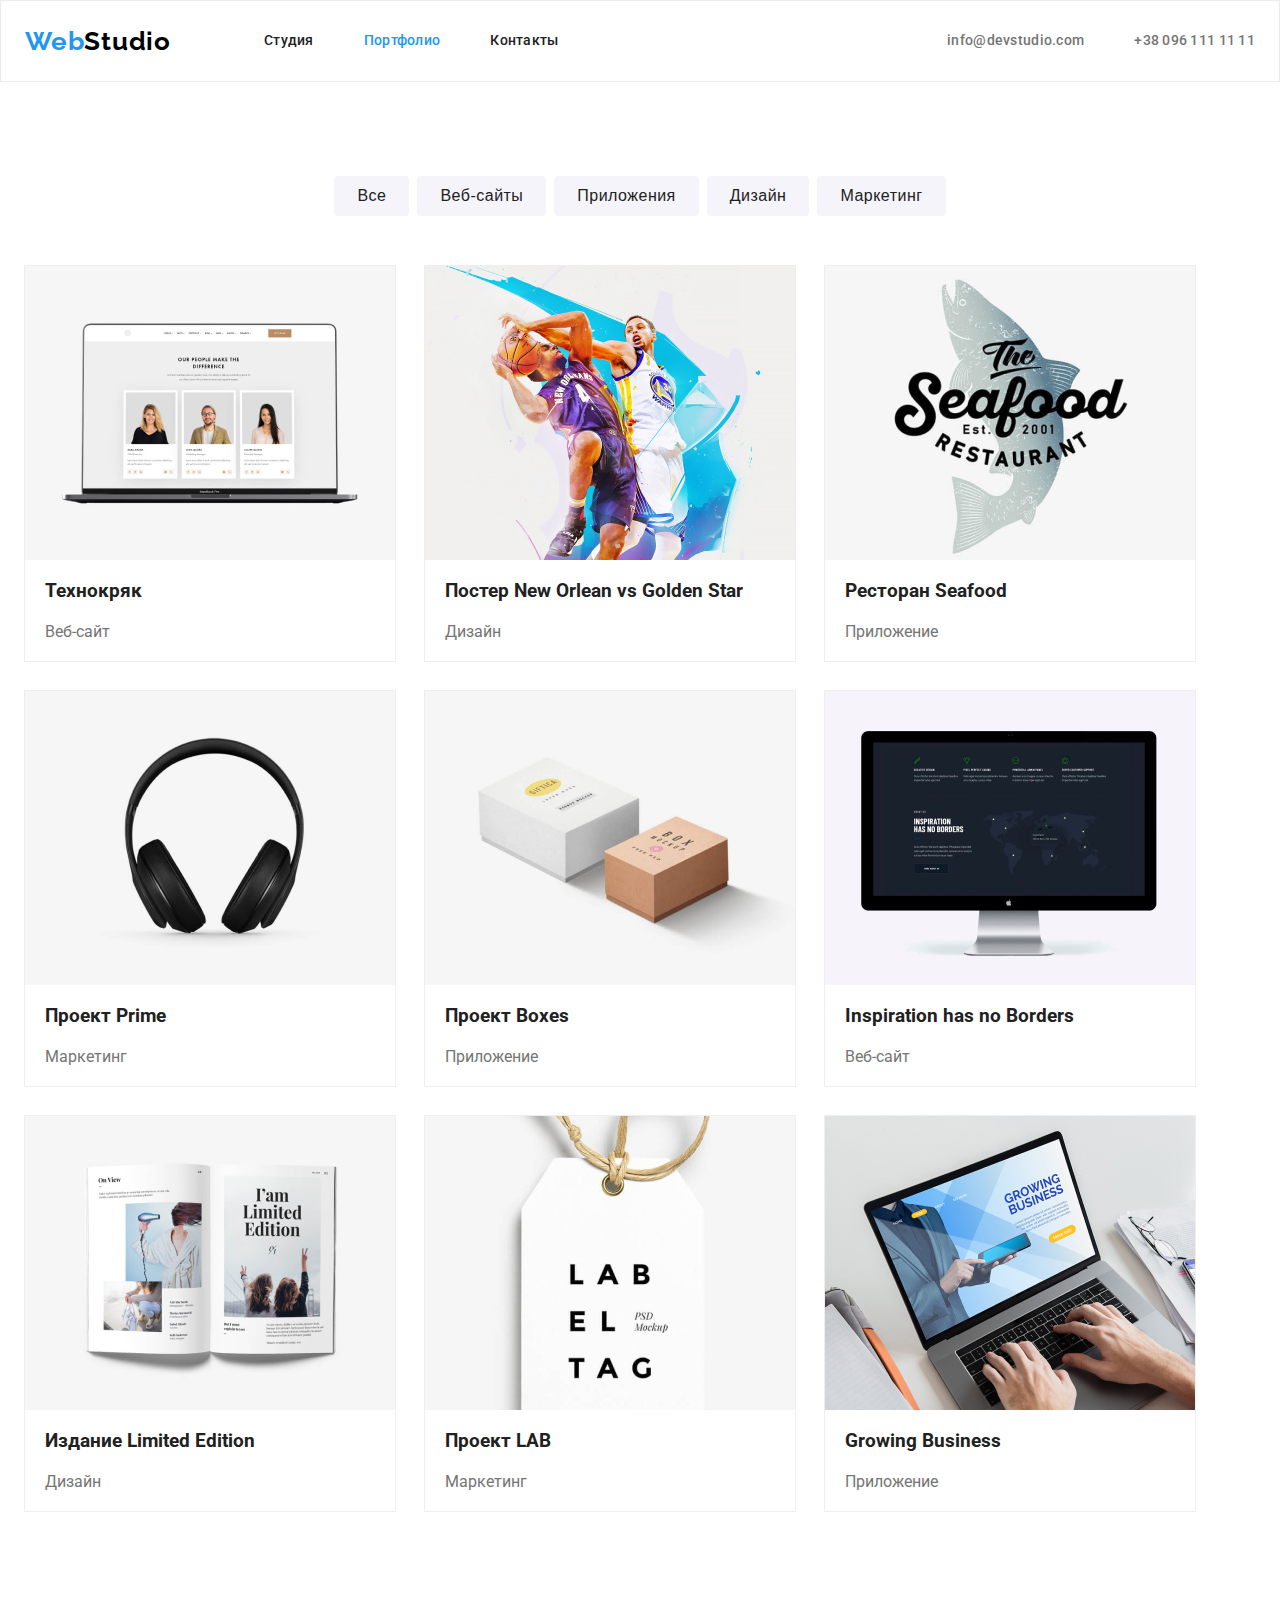
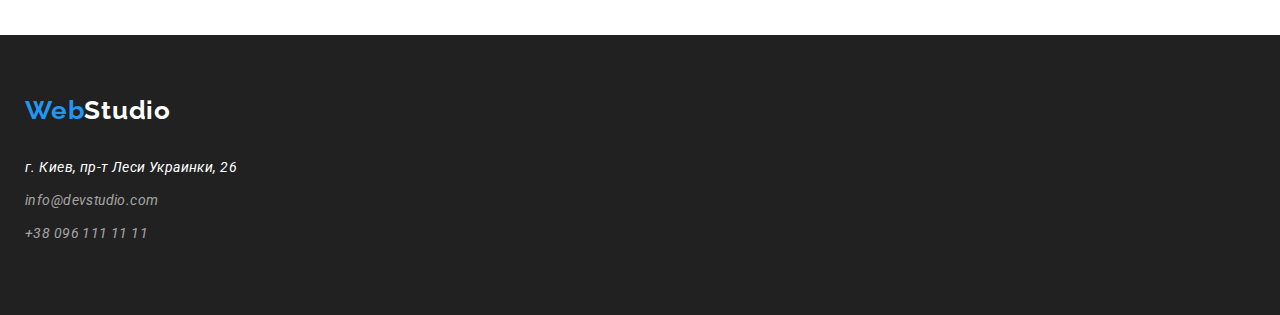
==== portfolio.html @ 0c38649c "homework4-1" ====
<!DOCTYPE html>
<html lang="ru">
  <head>
    <meta charset="UTF-8" />
    <meta http-equiv="X-UA-Compatible" content="IE=edge" />
    <meta name="viewport" content="width=device-width, initial-scale=1.0" />
    <title>Document</title>
    <link rel="stylesheet" href="./css/styles.css" />
    <link rel="preconnect" href="https://fonts.googleapis.com" />
    <link rel="preconnect" href="https://fonts.gstatic.com" crossorigin />
    <link
      href="https://fonts.googleapis.com/css2?family=Raleway:wght@700&family=Roboto:wght@400;500;700;900&display=swap"
      rel="stylesheet"
    />
    <link
      rel="stylesheet"
      href="https://cdnjs.cloudflare.com/ajax/libs/modern-normalize/1.1.0/modern-normalize.min.css"
      integrity="sha512-wpPYUAdjBVSE4KJnH1VR1HeZfpl1ub8YT/NKx4PuQ5NmX2tKuGu6U/JRp5y+Y8XG2tV+wKQpNHVUX03MfMFn9Q=="
      crossorigin="anonymous"
      referrerpolicy="no-referrer"
    />
    <link rel="stylesheet" href="css/styles.css" />
  </head>
  <body>
    
    <!-- header -->

    <header class="header">
      <div class="container header-nav">
        <nav class="header-nav">
          <a href="./index.html" class="header-logo link"
            ><span class="header-logo-color">Web</span>Studio</a
          >
          <ul class="header-list list">
            <li class="header-item">
              <a class="header-link link" href="./index.html">Студия</a>
            </li>
            <li class="header-item">
              <a class="header-link link active" href="./portfolio.html">Портфолио</a>
            </li>
            <li class="header-item">
              <a class="header-link link" href="">Контакты</a>
            </li>
          </ul>
        </nav>
        <ul class="header-contacts-list list">
          <li class="header-contacts-item">
            <a class="header-contacts link" href="mailto:info@devstudio.com"
              >info@devstudio.com</a
            >
          </li>
          <li class="header-contacts-item">
            <a class="header-contacts link" href="tel:+380961111111"
              >+38 096 111 11 11</a
            >
          </li>
        </ul>
      </div>
    </header>

    <!-- navigation -->

    <main>
      <section class="navigation">
        <div class="container">
          <h1 hidden>навигация</h1>
          <ul class="navigation-list list">
            <li class="navigation-item">
              <button class="navigation-button button-cursor" type="button">
                Все
              </button>
            </li>
            <li class="navigation-item">
              <button class="navigation-button button-cursor" type="button">
                Веб-сайты
              </button>
            </li>
            <li class="navigation-item">
              <button class="navigation-button button-cursor" type="button">
                Приложения
              </button>
            </li>
            <li class="navigation-item">
              <button class="navigation-button button-cursor" type="button">
                Дизайн
              </button>
            </li>
            <li class="navigation-item">
              <button class="navigation-button button-cursor" type="button">
                Маркетинг
              </button>
            </li>
          </ul>
        </div>

        <!-- working -->

        <div class="container">
          <h2 hidden>примеры работ</h2>
          <ul class="working-list list">
            <li class="working-item">
              <img
                src="./images/homework02/Techno-crack-web-site.jpg"
                class="working-img"
                alt="ноутбук с веб сайтом"
                width="370"
                height="294"
              />
              <h3 class="working-title">Технокряк</h3>
              <p class="working-text">Веб-сайт</p>
            </li>
            <li class="working-item">
              <img
                src="./images/homework02/new-orlean-vs-golden-star.jpg"
                class="working-img"
                alt="Постер New Orlean vs Golden Star"
                width="370"
                height="294"
              />
              <h3 class="working-title">
                Постер <span lang="en">New Orlean vs Golden Star</span>
              </h3>
              <p class="working-text">Дизайн</p>
            </li>
            <li class="working-item">
              <img
                src="./images/homework02/restaurant-seafood.jpg"
                class="working-img"
                alt="логотип ресторана Seafood"
                width="370"
                height="294"
              />
              <h3 class="working-title">
                Ресторан <span lang="en">Seafood</span>
              </h3>
              <p class="working-text">Приложение</p>
            </li>
            <li class="working-item">
              <img
                src="./images/homework02/prodject-prime.jpg"
                class="working-img"
                alt="наушники"
                width="370"
                height="294"
              />
              <h3 class="working-title">Проект <span lang="en">Prime</span></h3>
              <p class="working-text">Маркетинг</p>
            </li>
            <li class="working-item">
              <img
                src="./images/homework02/prodject-boxes.jpg"
                class="working-img"
                alt="коробки"
                width="370"
                height="294"
              />
              <h3 class="working-title">Проект <span lang="en">Boxes</span></h3>
              <p class="working-text">Приложение</p>
            </li>
            <li class="working-item">
              <img
                src="./images/homework02/inspiration-has-no-borders.jpg"
                class="working-img"
                alt="монитор эпл"
              />
              <h3 class="working-title" lang="en">
                Inspiration has no Borders
              </h3>
              <p class="working-text">Веб-сайт</p>
            </li>
            <li class="working-item">
              <img
                src="./images/homework02/limited-edition.jpg"
                class="working-img"
                alt="журнал"
                width="370"
                height="294"
              />
              <h3 class="working-title">
                Издание <span lang="en">Limited Edition</span>
              </h3>
              <p class="working-text">Дизайн</p>
            </li>
            <li class="working-item">
              <img
                src="./images/homework02/prodject-lab.jpg"
                class="working-img"
                alt="эмблеиа"
                width="370"
                height="294"
              />
              <h3 class="working-title">Проект <span lang="en">LAB</span></h3>
              <p class="working-text">Маркетинг</p>
            </li>
            <li class="working-item">
              <img
                src="./images/homework02/growing-business.jpg"
                alt="ноутбук"
              />
              <h3 class="working-title" lang="en">Growing Business</h3>
              <p class="working-text">Приложение</p>
            </li>
          </ul>
        </div>
      </section>
    </main>
    <footer class="footer">
      <div class="container">
        <a href="./index.html" class="footer-logo link"
          ><span class="footer-logo-color">Web</span>Studio</a
        >
        <address>
          <p class="footer-text">г. Киев, пр-т Леси Украинки, 26</p>
          <ul class="footer-list list">
            <li class="footer-item">
              <a class="footer-link link" href="mailto:info@devstudio.com"
                >info@devstudio.com</a
              >
            </li>
            <li class="footer-item">
              <a class="footer-link link" href="tel:+380961111111"
                >+38 096 111 11 11</a
              >
            </li>
          </ul>
        </address>
      </div>
    </footer>
  </body>
</html>
---- css/styles.css ----
:root {
    --main-title-color: #212121;
    --main-text-color: #757575;
    --secondary-text-color: #2196F3;
     }

body{
    color: #212121;
    background-color: #fff;
    font-family: 'Roboto', sans-serif;
    margin: 0;
}
ul {
    margin-top: 0;
    margin-bottom: 0;
    padding-left: 0;
    
}
h2 {
    font-weight: 700;
    font-size: 36px;
    line-height: 1.7;
    text-align: center;
}

h1,
h2,
h3,
h4,
h5,
h6,
p {
  margin-top: 0;
  margin-bottom: 0;
}

.list {
    list-style: none;
}

.link {
    text-decoration: none;
}
.container {
    width: 1230px; 
    padding-left: 15px;
    padding-right: 15px;
    margin: 0 auto;
  
}
.button-cursor {
    cursor: pointer;
}

/* header */

.header {
    border: 1px solid #ECECEC;
    
}
.header-nav {
    display: flex;
    align-items: center;
}
.header-list {
    display: flex;
    margin-left: 93px;
}

.header-link.active {
    color: var(--secondary-text-color);
}

.header-logo {
    font-family: 'Raleway', sans-serif;
    font-weight: 700;
    font-size: 26px;
    line-height: 1.19;
    letter-spacing: 0.03em;
    color: #000;
        
}

.header-logo-color {
    color: #2196F3;
}

.header-list > .header-item :not(:last-chield) {
    margin-right: 50px;
    
}

.header-item {
    font-weight: 500;
    font-size: 14px;
    line-height: 1.14;
    letter-spacing: 0.02em;
}

.header-item + .header-item {
    margin-left: 50px;
}

.header-link {
    display: block;
    padding-top: 32px;
    padding-bottom: 32px;

    font-weight: 500;
    font-size: 14px;
    line-height: 1.14;
    letter-spacing: 0.02em;
    color: var(--main-title-color);

}
.header-link:hover, .header-link:focus {
    color: var(--secondary-text-color);
}
    
.header-contacts-list {
    display: flex;
    margin-left: auto;

    
    font-weight: 500;
    font-size: 14px;
    line-height: 1.14;
    letter-spacing: 0.02em;
  }


.header-contacts.link {
    color: var(--main-text-color);
    display: block;
    padding-top: 32px;
    padding-bottom: 32px;

}
.header-contacts-item + .header-contacts-item {
    margin-left: 50px;

}

.header-contacts:hover, .header-contacts:focus {
    color: var(--secondary-text-color);
}

/* hero */

.hero {
    background-color: #2F303A;
    padding-top: 200px;  
    padding-bottom: 200px;
    text-align: center; 
    background-image: linear-gradient( 
        to right, rgba(47, 48, 58, 0.4), 
        rgba(47, 48, 58, 0.4)),
        url(../images/header-fon.jpg);
    background-repeat: no-repeat;
    /* background-size: cover;    */
    background-position: center;
    min-width: 1600px;
    height: 600px;
}

.hero-title {
    font-weight: 900;
    font-size: 44px;
    line-height: 1.36;
    text-align: center;
    letter-spacing: 0.06em;
    text-transform: uppercase;
    color: #fff;
    
}

.hero-text {
    margin: 0 auto;
    align-items: center;
  
}
.hero-button {
    display: inline-block;
    border-radius: 4px;
    font-weight: 700;
    font-size: 16px;
    line-height: 1.87;
    text-align: center;
    letter-spacing: 0.06em;
    background-color: var(--secondary-text-color);
    color: white;
    margin: 0 auto;
    margin-top: 30px;
    padding: 10px 32px;
    text-decoration: none;
    border: 1px solid transparent;
    }
.hero-button:hover,
.hero-button:focus {
  background-color: #188ce8;
  color: #fff;
}

    /* dignity */

.dignity {
    padding-top: 94px;
    padding-bottom: 47px; 
       
    }  
   .dignity-list > .dignity-item :not(:last-chield) {
       margin-right: 30px;} 
    

.dignity-list {
    display: flex;

    }

.dignity-item {
    width: 270px;
    height: 101px;
    margin-right: 30px;
    }

.dignity-title {
    font-weight: bold;
    font-size: 14px;
    line-height: 1.14;
    letter-spacing: 0.03em;
    text-transform: uppercase;
    color: var(--main-title-color);
    margin-bottom: 10px;
    
}
.dignity-text {
    font-size: 14px;
    line-height: 1.71;
    letter-spacing: 0.03em;
    color: var(--main-text-color);
    display: flex;
}

/* work */
.work {
    align-content: center;
    text-align: center;
   padding-top: 47px;
   padding-bottom: 94px;
}
.work-title {
    font-weight: 700;
    font-size: 36px;
    line-height: 1.17;
    letter-spacing: 0.03em;
    color: var(--main-title-color);
    margin-bottom: 50px;
     
}

    .work-list {
      display: flex;
             
    }


    .work-item + .work-item  {
        margin-left: 30px;

    }
         
     /* team */

   .team {
    background-color: #F5F4FA;
    text-align: center;
    align-items: center;
    padding-bottom: 94px;
    padding-top: 94px;
   }


  .team-item {
      display: inline-block;
      padding-bottom: 30px;
      flex-basis: calc((100% - 90px) / 4);
      max-height: 368px;
      margin-right: 30px;
      background-color: #fff;
      border-radius: 0px 0px 4px 4px;


  } 
  .team-item:nth-child(4n)  {
      margin-right: 0;

  }


    .team-title-logo {
    font-weight: bold;
    font-size: 36px;
    line-height: 1.17;
    text-align: center;
    letter-spacing: 0.03em;
    color: var(--main-title-color);
    text-align: center;
    margin-bottom: 50px;
}

    .team-title {
    font-weight: 500;
    font-size: 16px;
    line-height: 1.19;
    letter-spacing: 0.03em;
    margin-bottom: 10px;
    
}

    .team-img {
        margin-bottom: 30px;

}

.team-text {
font-size: 16px;
line-height: 1.19;
letter-spacing: 0.03em;
color: var(--main-text-color);
}

/* footer */

.footer {
    background-color: var(--main-title-color);
    display: flex;
        
}

.footer-logo {
    font-family: 'Raleway', sans-serif;
    font-weight: bold;
    font-size: 26px;
    line-height: 1.19;
    letter-spacing: 0.03em;
    color: #fff;
    display: flex;
    margin-bottom: 30px;
    padding-top: 60px;
}

.footer-text {
    font-weight: normal;
    font-size: 14px;
    line-height: 1.71;
    letter-spacing: 0.03em;
    color: white;
    margin-bottom: 9px;
}

.footer-list {
 padding-bottom: 60px;  
}


.footer-item {
margin-bottom: 9px;

}
.footer-logo-color {
    color: var(--secondary-text-color);
}
.footer-link {
    font-size: 14px;
    line-height: 1.71;
    letter-spacing: 0.03em;
    color: rgba(255, 255, 255, 0.6);
}
.footer-link:hover, .footer-link:focus {
    color: var(--secondary-text-color);
}

                                /* Portfolio */

/* navigation */

.navigation {
    align-content: center;
    padding-bottom: 94px;
    padding-top: 94px;
            
}

.navigation-list {
    background-color: #fff;
    display: flex;
    justify-content: center;
    margin-bottom: 50px;
      
    
}

    
.navigation-item {
   
}

.navigation-list .navigation-item + .navigation-item {
    margin-left: 8px;
   
}


.navigation-button {
    display: inline-block;
    color: var(--main-title-color);
    font-weight: 500;
    font-size: 16px;
    line-height: 1.62;
    text-align: center;
    letter-spacing: 0.03em;
    background-color: #F5F4FA;
    border: 1px solid transparent;
    border-radius: 4px;
    margin: 0 auto;
    padding: 6px 22px;
    text-decoration: none;
    border: 1px solid transparent; 
}


.navigation-button:hover, .navigation-button:focus {
    color: #fff;
    background-color: var(--secondary-text-color);
}

/* working */

img {
    display: block;
    min-width: 100%;
    height: auto;
}

.working {
    padding-bottom: 94px;
    padding-top: 34px;
}

.working-list .working-item :not(:last-chield) {
    margin-right: 30px;
       
}

.working-list {
   display: flex;
  flex-wrap: wrap;
  padding: 0;
  margin: 0;
  }


.working-item {
    
    max-height:  404px;
    margin-right: 30px;
    margin-bottom: 30px;
    background-color: #fff;
    padding-bottom: 20px;
    outline: 1px solid #eee;
 }


.working-title {
    margin-bottom: 4px;
    margin-left: 20px;
    margin-right: 20px;
    margin-top: 20px;
}

.working-text {
    color: var(--main-text-color);
    margin-left: 20px;
    margin-right: 20px;
    margin-top: 20px;
    
}
---- css/styles.css ----
:root {
    --main-title-color: #212121;
    --main-text-color: #757575;
    --secondary-text-color: #2196F3;
     }

body{
    color: #212121;
    background-color: #fff;
    font-family: 'Roboto', sans-serif;
    margin: 0;
}
ul {
    margin-top: 0;
    margin-bottom: 0;
    padding-left: 0;
    
}
h2 {
    font-weight: 700;
    font-size: 36px;
    line-height: 1.7;
    text-align: center;
}

h1,
h2,
h3,
h4,
h5,
h6,
p {
  margin-top: 0;
  margin-bottom: 0;
}

.list {
    list-style: none;
}

.link {
    text-decoration: none;
}
.container {
    width: 1230px; 
    padding-left: 15px;
    padding-right: 15px;
    margin: 0 auto;
  
}
.button-cursor {
    cursor: pointer;
}

/* header */

.header {
    border: 1px solid #ECECEC;
    
}
.header-nav {
    display: flex;
    align-items: center;
}
.header-list {
    display: flex;
    margin-left: 93px;
}

.header-link.active {
    color: var(--secondary-text-color);
}

.header-logo {
    font-family: 'Raleway', sans-serif;
    font-weight: 700;
    font-size: 26px;
    line-height: 1.19;
    letter-spacing: 0.03em;
    color: #000;
        
}

.header-logo-color {
    color: #2196F3;
}

.header-list > .header-item :not(:last-chield) {
    margin-right: 50px;
    
}

.header-item {
    font-weight: 500;
    font-size: 14px;
    line-height: 1.14;
    letter-spacing: 0.02em;
}

.header-item + .header-item {
    margin-left: 50px;
}

.header-link {
    display: block;
    padding-top: 32px;
    padding-bottom: 32px;

    font-weight: 500;
    font-size: 14px;
    line-height: 1.14;
    letter-spacing: 0.02em;
    color: var(--main-title-color);

}
.header-link:hover, .header-link:focus {
    color: var(--secondary-text-color);
}
    
.header-contacts-list {
    display: flex;
    margin-left: auto;

    
    font-weight: 500;
    font-size: 14px;
    line-height: 1.14;
    letter-spacing: 0.02em;
  }


.header-contacts.link {
    color: var(--main-text-color);
    display: block;
    padding-top: 32px;
    padding-bottom: 32px;

}
.header-contacts-item + .header-contacts-item {
    margin-left: 50px;

}

.header-contacts:hover, .header-contacts:focus {
    color: var(--secondary-text-color);
}

/* hero */

.hero {
    background-color: #2F303A;
    padding-top: 200px;  
    padding-bottom: 200px;
    text-align: center; 
    background-image: linear-gradient( 
        to right, rgba(47, 48, 58, 0.4), 
        rgba(47, 48, 58, 0.4)),
        url(../images/header-fon.jpg);
    background-repeat: no-repeat;
    /* background-size: cover;    */
    background-position: center;
    min-width: 1600px;
    height: 600px;
}

.hero-title {
    font-weight: 900;
    font-size: 44px;
    line-height: 1.36;
    text-align: center;
    letter-spacing: 0.06em;
    text-transform: uppercase;
    color: #fff;
    
}

.hero-text {
    margin: 0 auto;
    align-items: center;
  
}
.hero-button {
    display: inline-block;
    border-radius: 4px;
    font-weight: 700;
    font-size: 16px;
    line-height: 1.87;
    text-align: center;
    letter-spacing: 0.06em;
    background-color: var(--secondary-text-color);
    color: white;
    margin: 0 auto;
    margin-top: 30px;
    padding: 10px 32px;
    text-decoration: none;
    border: 1px solid transparent;
    }
.hero-button:hover,
.hero-button:focus {
  background-color: #188ce8;
  color: #fff;
}

    /* dignity */

.dignity {
    padding-top: 94px;
    padding-bottom: 47px; 
       
    }  
   .dignity-list > .dignity-item :not(:last-chield) {
       margin-right: 30px;} 
    

.dignity-list {
    display: flex;

    }

.dignity-item {
    width: 270px;
    height: 101px;
    margin-right: 30px;
    }

.dignity-title {
    font-weight: bold;
    font-size: 14px;
    line-height: 1.14;
    letter-spacing: 0.03em;
    text-transform: uppercase;
    color: var(--main-title-color);
    margin-bottom: 10px;
    
}
.dignity-text {
    font-size: 14px;
    line-height: 1.71;
    letter-spacing: 0.03em;
    color: var(--main-text-color);
    display: flex;
}

/* work */
.work {
    align-content: center;
    text-align: center;
   padding-top: 47px;
   padding-bottom: 94px;
}
.work-title {
    font-weight: 700;
    font-size: 36px;
    line-height: 1.17;
    letter-spacing: 0.03em;
    color: var(--main-title-color);
    margin-bottom: 50px;
     
}

    .work-list {
      display: flex;
             
    }


    .work-item + .work-item  {
        margin-left: 30px;

    }
         
     /* team */

   .team {
    background-color: #F5F4FA;
    text-align: center;
    align-items: center;
    padding-bottom: 94px;
    padding-top: 94px;
   }


  .team-item {
      display: inline-block;
      padding-bottom: 30px;
      flex-basis: calc((100% - 90px) / 4);
      max-height: 368px;
      margin-right: 30px;
      background-color: #fff;
      border-radius: 0px 0px 4px 4px;


  } 
  .team-item:nth-child(4n)  {
      margin-right: 0;

  }


    .team-title-logo {
    font-weight: bold;
    font-size: 36px;
    line-height: 1.17;
    text-align: center;
    letter-spacing: 0.03em;
    color: var(--main-title-color);
    text-align: center;
    margin-bottom: 50px;
}

    .team-title {
    font-weight: 500;
    font-size: 16px;
    line-height: 1.19;
    letter-spacing: 0.03em;
    margin-bottom: 10px;
    
}

    .team-img {
        margin-bottom: 30px;

}

.team-text {
font-size: 16px;
line-height: 1.19;
letter-spacing: 0.03em;
color: var(--main-text-color);
}

/* footer */

.footer {
    background-color: var(--main-title-color);
    display: flex;
        
}

.footer-logo {
    font-family: 'Raleway', sans-serif;
    font-weight: bold;
    font-size: 26px;
    line-height: 1.19;
    letter-spacing: 0.03em;
    color: #fff;
    display: flex;
    margin-bottom: 30px;
    padding-top: 60px;
}

.footer-text {
    font-weight: normal;
    font-size: 14px;
    line-height: 1.71;
    letter-spacing: 0.03em;
    color: white;
    margin-bottom: 9px;
}

.footer-list {
 padding-bottom: 60px;  
}


.footer-item {
margin-bottom: 9px;

}
.footer-logo-color {
    color: var(--secondary-text-color);
}
.footer-link {
    font-size: 14px;
    line-height: 1.71;
    letter-spacing: 0.03em;
    color: rgba(255, 255, 255, 0.6);
}
.footer-link:hover, .footer-link:focus {
    color: var(--secondary-text-color);
}

                                /* Portfolio */

/* navigation */

.navigation {
    align-content: center;
    padding-bottom: 94px;
    padding-top: 94px;
            
}

.navigation-list {
    background-color: #fff;
    display: flex;
    justify-content: center;
    margin-bottom: 50px;
      
    
}

    
.navigation-item {
   
}

.navigation-list .navigation-item + .navigation-item {
    margin-left: 8px;
   
}


.navigation-button {
    display: inline-block;
    color: var(--main-title-color);
    font-weight: 500;
    font-size: 16px;
    line-height: 1.62;
    text-align: center;
    letter-spacing: 0.03em;
    background-color: #F5F4FA;
    border: 1px solid transparent;
    border-radius: 4px;
    margin: 0 auto;
    padding: 6px 22px;
    text-decoration: none;
    border: 1px solid transparent; 
}


.navigation-button:hover, .navigation-button:focus {
    color: #fff;
    background-color: var(--secondary-text-color);
}

/* working */

img {
    display: block;
    min-width: 100%;
    height: auto;
}

.working {
    padding-bottom: 94px;
    padding-top: 34px;
}

.working-list .working-item :not(:last-chield) {
    margin-right: 30px;
       
}

.working-list {
   display: flex;
  flex-wrap: wrap;
  padding: 0;
  margin: 0;
  }


.working-item {
    
    max-height:  404px;
    margin-right: 30px;
    margin-bottom: 30px;
    background-color: #fff;
    padding-bottom: 20px;
    outline: 1px solid #eee;
 }


.working-title {
    margin-bottom: 4px;
    margin-left: 20px;
    margin-right: 20px;
    margin-top: 20px;
}

.working-text {
    color: var(--main-text-color);
    margin-left: 20px;
    margin-right: 20px;
    margin-top: 20px;
    
}
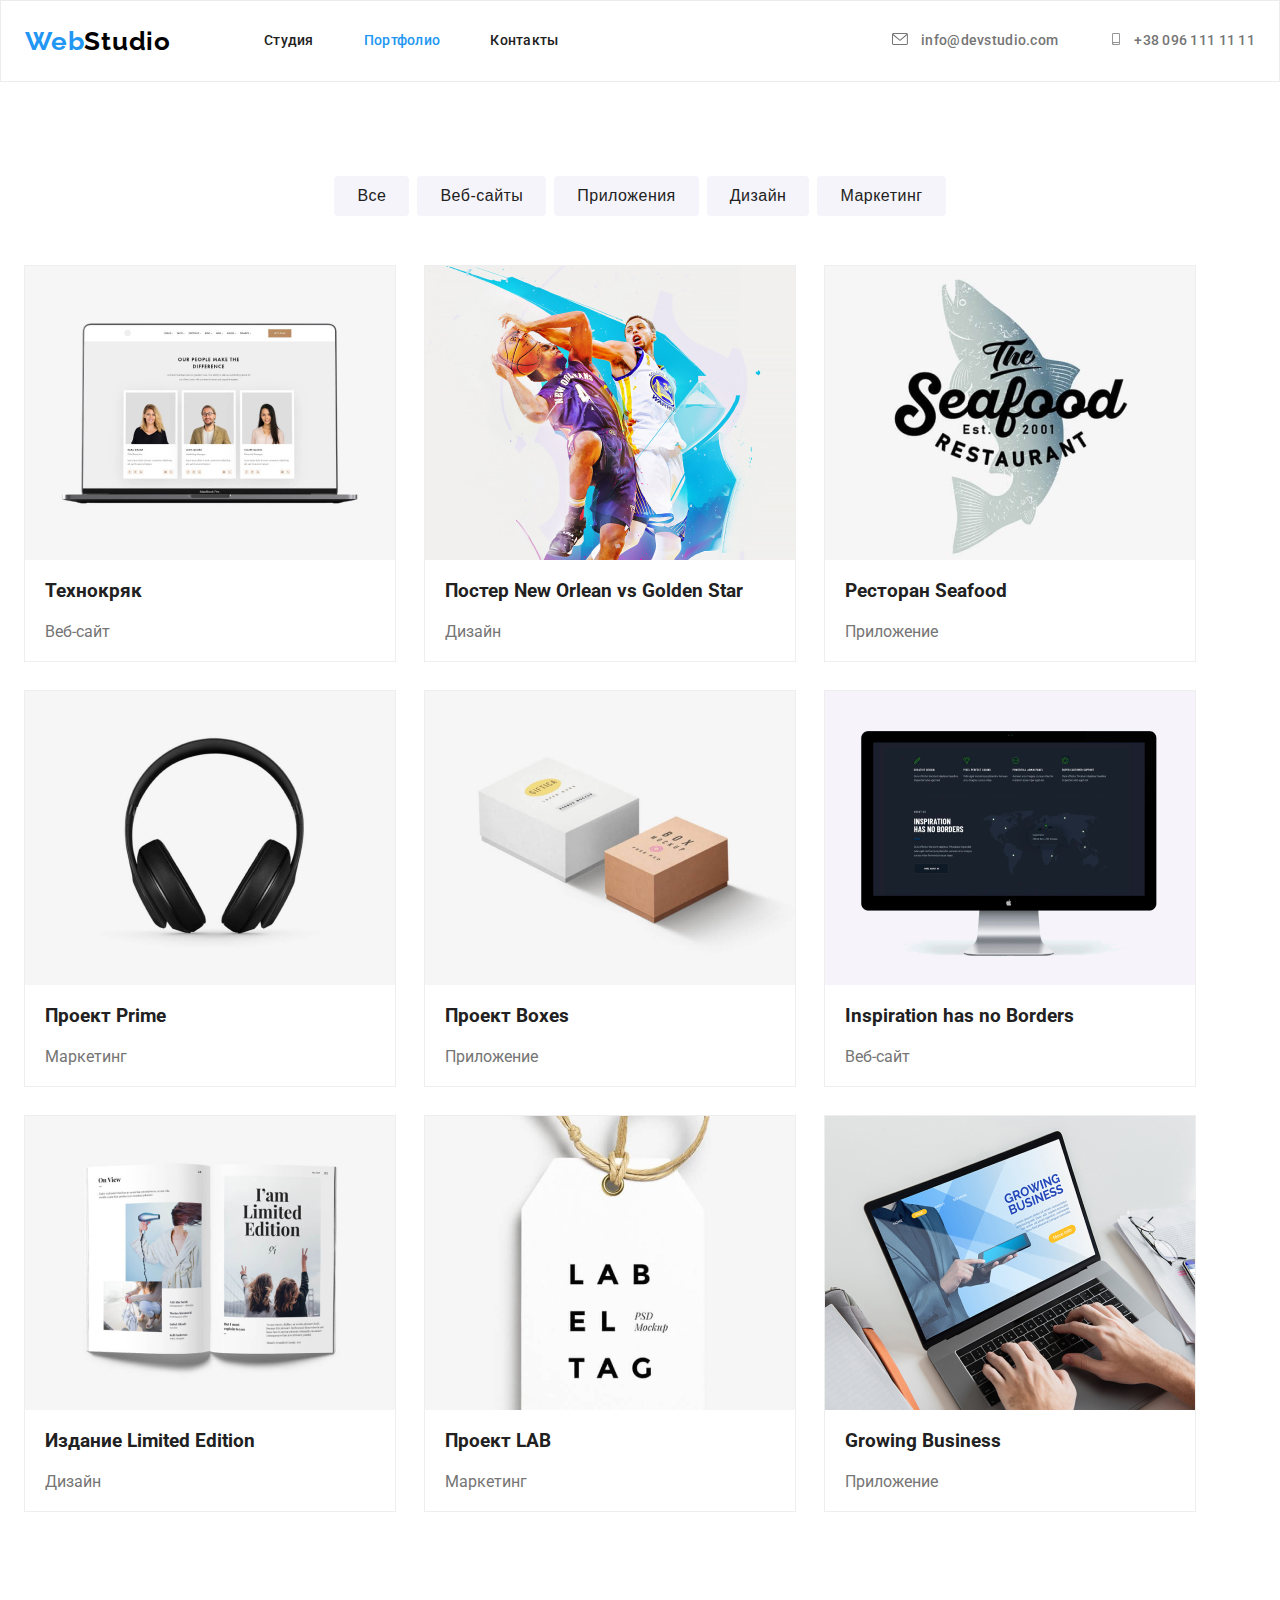
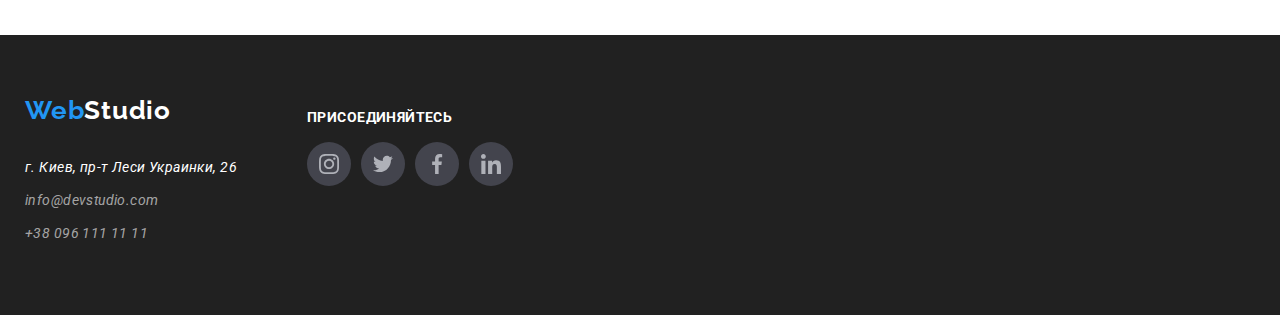
==== commit 27cb9932: "homework4-4" ====
--- a/portfolio.html
+++ b/portfolio.html
@@ -33,7 +33,7 @@
           >
           <ul class="header-list list">
             <li class="header-item">
-              <a class="header-link link" href="./index.html">Студия</a>
+              <a class="header-link link " href="./index.html">Студия</a>
             </li>
             <li class="header-item">
               <a class="header-link link active" href="./portfolio.html">Портфолио</a>
@@ -46,12 +46,17 @@
         <ul class="header-contacts-list list">
           <li class="header-contacts-item">
             <a class="header-contacts link" href="mailto:info@devstudio.com"
-              >info@devstudio.com</a
+              ><svg class="header-icon">
+                <use href="./images/symbol-defs.svg#icon-mail"> </use>
+              </svg>
+              info@devstudio.com</a
             >
           </li>
           <li class="header-contacts-item">
             <a class="header-contacts link" href="tel:+380961111111"
-              >+38 096 111 11 11</a
+              ><svg class="header-icon">
+                <use href="./images/symbol-defs.svg#icon-smartphone"> </use>
+              </svg>+38 096 111 11 11</a
             >
           </li>
         </ul>
@@ -205,25 +210,44 @@
       </section>
     </main>
     <footer class="footer">
-      <div class="container">
-        <a href="./index.html" class="footer-logo link"
-          ><span class="footer-logo-color">Web</span>Studio</a
-        >
-        <address>
-          <p class="footer-text">г. Киев, пр-т Леси Украинки, 26</p>
-          <ul class="footer-list list">
-            <li class="footer-item">
-              <a class="footer-link link" href="mailto:info@devstudio.com"
-                >info@devstudio.com</a
-              >
-            </li>
-            <li class="footer-item">
-              <a class="footer-link link" href="tel:+380961111111"
-                >+38 096 111 11 11</a
-              >
-            </li>
-          </ul>
-        </address>
+      <div class="footer-box container">
+        <div>
+          <a href="./index.html" class="footer-logo link"
+            ><span class="footer-logo-color">Web</span>Studio</a
+          >
+          <address>
+            <p class="footer-text">г. Киев, пр-т Леси Украинки, 26</p>
+            <ul class="footer-list list">
+              <li class="footer-item">
+                <a class="footer-link link" href="mailto:info@devstudio.com"
+                  >info@devstudio.com</a
+                >
+              </li>
+              <li class="footer-item">
+                <a class="footer-link link" href="tel:+380961111111"
+                  >+38 096 111 11 11</a
+                >
+              </li>
+            </ul>
+          </address>
+        </div>
+        <div class="footer-icon-box">
+          <h3 class="footer-icon-title">Присоединяйтесь</h3>
+          <ul class="team-icon-list">
+            <li class="team-icon-item">
+              <a class="team-icon-link footer-icon-color link" href=""><svg class="team-icon"><use href="./images/symbol-defs.svg#icon-instagram"></use></svg></a>
+              </li>
+            <li class="team-icon-item">
+              <a class="team-icon-link footer-icon-color link" href=""><svg class="team-icon"><use href="./images/symbol-defs.svg#icon-twitter"></use></svg></a>
+            </li>
+            <li class="team-icon-item">
+              <a class="team-icon-link footer-icon-color link" href=""><svg class="team-icon"><use href="./images/symbol-defs.svg#icon-facebook"></use></svg></a>
+            </li>
+            <li class="team-icon-item">
+              <a class="team-icon-link footer-icon-color link" href=""><svg class="team-icon"><use href="./images/symbol-defs.svg#icon-linkedin"></use></svg></a>
+            </li>
+          </ul>
+        </div>
       </div>
     </footer>
   </body>
--- a/css/styles.css
+++ b/css/styles.css
@@ -46,6 +46,7 @@
     padding-left: 15px;
     padding-right: 15px;
     margin: 0 auto;
+   
   
 }
 .button-cursor {
@@ -139,6 +140,12 @@
 .header-contacts-item + .header-contacts-item {
     margin-left: 50px;
 
+}
+.header-icon {
+    width: 16px;
+    height: 12px;
+    margin-right: 10px;
+    fill: currentColor;
 }
 
 .header-contacts:hover, .header-contacts:focus {
@@ -214,13 +221,35 @@
 
 .dignity-list {
     display: flex;
+    
 
     }
+
+
 
 .dignity-item {
     width: 270px;
-    height: 101px;
+    height: 251px;
     margin-right: 30px;
+    
+    
+    }
+.dignity-icon-box {
+    display: flex;
+    width: 270px;
+    height: 120px;
+    background-color: #F5F4FA;
+    margin-bottom: 30px;
+    justify-content: center;
+    align-items: center;
+       
+    }
+
+    .dignity-icon {
+       width: 70px;
+       height: 70px; 
+      
+       
     }
 
 .dignity-title {
@@ -245,8 +274,8 @@
 .work {
     align-content: center;
     text-align: center;
-   padding-top: 47px;
-   padding-bottom: 94px;
+    padding-top: 47px;
+    padding-bottom: 94px;
 }
 .work-title {
     font-weight: 700;
@@ -268,7 +297,8 @@
         margin-left: 30px;
 
     }
-         
+        
+    
      /* team */
 
    .team {
@@ -284,10 +314,11 @@
       display: inline-block;
       padding-bottom: 30px;
       flex-basis: calc((100% - 90px) / 4);
-      max-height: 368px;
+      max-height: 428px;
       margin-right: 30px;
       background-color: #fff;
       border-radius: 0px 0px 4px 4px;
+      box-shadow: 0px 1px 3px rgba(0, 0, 0, 0.12), 0px 1px 1px rgba(0, 0, 0, 0.14), 0px 2px 1px rgba(0, 0, 0, 0.2);
 
 
   } 
@@ -315,6 +346,67 @@
     letter-spacing: 0.03em;
     margin-bottom: 10px;
     
+}
+
+.team-icon {
+    width: 20px;
+    height: 20px;
+    fill: #AFB1B8;
+ 
+    
+
+}
+
+.team-icon-link {
+    display: flex;
+    width: 44px;
+    height: 44px;
+    border-radius: 50%;
+   margin-right: 10px;
+   align-items: center;
+   justify-content: center;
+}
+
+
+
+
+
+.team-icon:hover,
+.team-icon:focus {
+    background-color: var(--secondary-text-color);
+}
+
+.team-icon-link:hover .team-icon,
+.team-icon-link:focus .team-icon {
+  fill: #fff;
+
+}
+.team-icon-item {
+    width: 44px;
+    height: 44px;
+    border-radius: 50%;
+    margin-right: 10px;
+  
+} 
+
+.team-icon-item:hover, 
+.team-icon-item:focus {
+background-color: var(--secondary-text-color);
+}
+
+.team-icon-link:hover, 
+.team-icon-link:focus {
+color: var(--secondary-text-color);
+ 
+}
+.team-icon-list {
+   display: flex;
+   align-items: center;
+   justify-content: center;
+   list-style: none;
+    text-decoration: none;
+    padding-top: 16px;
+  
 }
 
     .team-img {
@@ -329,12 +421,73 @@
 color: var(--main-text-color);
 }
 
+/* clients */
+.clients {
+    text-align: center;
+    align-items: center;
+    padding-bottom: 94px;
+    padding-top: 94px;
+   
+}
+
+.clients-title {
+font-weight: 700;
+font-size: 36px;
+line-height: 42px;
+text-align: center;
+letter-spacing: 0.03em;
+margin-bottom: 50px;
+}
+
+.clients-list {
+    display: flex;
+    align-items: center;
+    justify-content: center;
+}
+
+.clients-item {
+   margin-right: 30px;
+   
+}
+
+.clients-link:focus, .clients-link:hover {
+    color: var(--secondary-text-color);
+    border-color: var(--secondary-text-color);
+}
+
+.clients-link {
+    width: 170px;
+    height: 92px;
+    border: 1px solid #AFB1B8;
+    display: flex;
+    align-items: center;
+   justify-content: center;
+   border-radius: 4px;
+   color: #AFB1B8;
+}
+
+
+
+.clients-logo {
+    width: 106px;
+    height: 60px;
+    fill: currentColor;
+}
+
+
+
+
 /* footer */
 
 .footer {
     background-color: var(--main-title-color);
     display: flex;
         
+}
+
+.footer-box {
+  display: flex;
+  padding-top: 60px;
 }
 
 .footer-logo {
@@ -346,7 +499,7 @@
     color: #fff;
     display: flex;
     margin-bottom: 30px;
-    padding-top: 60px;
+    
 }
 
 .footer-text {
@@ -367,6 +520,37 @@
 margin-bottom: 9px;
 
 }
+.footer-icon {
+    background-color: #43444D;
+    display: flex;
+}
+
+.footer-icon-color {
+    background-color: #43444D;
+}
+
+.footer-icon-color:hover,
+.footer-icon-color:focus {
+    background-color: var(--secondary-text-color);
+}
+
+.footer-icon-box {
+    display: inline-block;
+    padding-top: 12px;
+    margin-left: 70px;
+
+}
+
+.footer-icon-title {
+ display: inline-block;
+color: #fff;
+font-weight: bold;
+font-size: 14px;
+line-height: 16px;
+letter-spacing: 0.03em;
+text-transform: uppercase;
+}
+
 .footer-logo-color {
     color: var(--secondary-text-color);
 }
@@ -432,6 +616,7 @@
 .navigation-button:hover, .navigation-button:focus {
     color: #fff;
     background-color: var(--secondary-text-color);
+    box-shadow: 0px 3px 1px rgba(0, 0, 0, 0.1), 0px 1px 2px rgba(0, 0, 0, 0.08), 0px 2px 2px rgba(0, 0, 0, 0.12);
 }
 
 /* working */
@@ -470,6 +655,12 @@
     outline: 1px solid #eee;
  }
 
+ .working-item:hover,
+ .working-item:focus {
+    box-shadow: 0px 1px 1px rgba(0, 0, 0, 0.12), 0px 4px 4px rgba(0, 0, 0, 0.06), 1px 4px 6px rgba(0, 0, 0, 0.16);
+    cursor: pointer;
+ }
+
 
 .working-title {
     margin-bottom: 4px;
--- a/css/styles.css
+++ b/css/styles.css
@@ -46,6 +46,7 @@
     padding-left: 15px;
     padding-right: 15px;
     margin: 0 auto;
+   
   
 }
 .button-cursor {
@@ -139,6 +140,12 @@
 .header-contacts-item + .header-contacts-item {
     margin-left: 50px;
 
+}
+.header-icon {
+    width: 16px;
+    height: 12px;
+    margin-right: 10px;
+    fill: currentColor;
 }
 
 .header-contacts:hover, .header-contacts:focus {
@@ -214,13 +221,35 @@
 
 .dignity-list {
     display: flex;
+    
 
     }
+
+
 
 .dignity-item {
     width: 270px;
-    height: 101px;
+    height: 251px;
     margin-right: 30px;
+    
+    
+    }
+.dignity-icon-box {
+    display: flex;
+    width: 270px;
+    height: 120px;
+    background-color: #F5F4FA;
+    margin-bottom: 30px;
+    justify-content: center;
+    align-items: center;
+       
+    }
+
+    .dignity-icon {
+       width: 70px;
+       height: 70px; 
+      
+       
     }
 
 .dignity-title {
@@ -245,8 +274,8 @@
 .work {
     align-content: center;
     text-align: center;
-   padding-top: 47px;
-   padding-bottom: 94px;
+    padding-top: 47px;
+    padding-bottom: 94px;
 }
 .work-title {
     font-weight: 700;
@@ -268,7 +297,8 @@
         margin-left: 30px;
 
     }
-         
+        
+    
      /* team */
 
    .team {
@@ -284,10 +314,11 @@
       display: inline-block;
       padding-bottom: 30px;
       flex-basis: calc((100% - 90px) / 4);
-      max-height: 368px;
+      max-height: 428px;
       margin-right: 30px;
       background-color: #fff;
       border-radius: 0px 0px 4px 4px;
+      box-shadow: 0px 1px 3px rgba(0, 0, 0, 0.12), 0px 1px 1px rgba(0, 0, 0, 0.14), 0px 2px 1px rgba(0, 0, 0, 0.2);
 
 
   } 
@@ -315,6 +346,67 @@
     letter-spacing: 0.03em;
     margin-bottom: 10px;
     
+}
+
+.team-icon {
+    width: 20px;
+    height: 20px;
+    fill: #AFB1B8;
+ 
+    
+
+}
+
+.team-icon-link {
+    display: flex;
+    width: 44px;
+    height: 44px;
+    border-radius: 50%;
+   margin-right: 10px;
+   align-items: center;
+   justify-content: center;
+}
+
+
+
+
+
+.team-icon:hover,
+.team-icon:focus {
+    background-color: var(--secondary-text-color);
+}
+
+.team-icon-link:hover .team-icon,
+.team-icon-link:focus .team-icon {
+  fill: #fff;
+
+}
+.team-icon-item {
+    width: 44px;
+    height: 44px;
+    border-radius: 50%;
+    margin-right: 10px;
+  
+} 
+
+.team-icon-item:hover, 
+.team-icon-item:focus {
+background-color: var(--secondary-text-color);
+}
+
+.team-icon-link:hover, 
+.team-icon-link:focus {
+color: var(--secondary-text-color);
+ 
+}
+.team-icon-list {
+   display: flex;
+   align-items: center;
+   justify-content: center;
+   list-style: none;
+    text-decoration: none;
+    padding-top: 16px;
+  
 }
 
     .team-img {
@@ -329,12 +421,73 @@
 color: var(--main-text-color);
 }
 
+/* clients */
+.clients {
+    text-align: center;
+    align-items: center;
+    padding-bottom: 94px;
+    padding-top: 94px;
+   
+}
+
+.clients-title {
+font-weight: 700;
+font-size: 36px;
+line-height: 42px;
+text-align: center;
+letter-spacing: 0.03em;
+margin-bottom: 50px;
+}
+
+.clients-list {
+    display: flex;
+    align-items: center;
+    justify-content: center;
+}
+
+.clients-item {
+   margin-right: 30px;
+   
+}
+
+.clients-link:focus, .clients-link:hover {
+    color: var(--secondary-text-color);
+    border-color: var(--secondary-text-color);
+}
+
+.clients-link {
+    width: 170px;
+    height: 92px;
+    border: 1px solid #AFB1B8;
+    display: flex;
+    align-items: center;
+   justify-content: center;
+   border-radius: 4px;
+   color: #AFB1B8;
+}
+
+
+
+.clients-logo {
+    width: 106px;
+    height: 60px;
+    fill: currentColor;
+}
+
+
+
+
 /* footer */
 
 .footer {
     background-color: var(--main-title-color);
     display: flex;
         
+}
+
+.footer-box {
+  display: flex;
+  padding-top: 60px;
 }
 
 .footer-logo {
@@ -346,7 +499,7 @@
     color: #fff;
     display: flex;
     margin-bottom: 30px;
-    padding-top: 60px;
+    
 }
 
 .footer-text {
@@ -367,6 +520,37 @@
 margin-bottom: 9px;
 
 }
+.footer-icon {
+    background-color: #43444D;
+    display: flex;
+}
+
+.footer-icon-color {
+    background-color: #43444D;
+}
+
+.footer-icon-color:hover,
+.footer-icon-color:focus {
+    background-color: var(--secondary-text-color);
+}
+
+.footer-icon-box {
+    display: inline-block;
+    padding-top: 12px;
+    margin-left: 70px;
+
+}
+
+.footer-icon-title {
+ display: inline-block;
+color: #fff;
+font-weight: bold;
+font-size: 14px;
+line-height: 16px;
+letter-spacing: 0.03em;
+text-transform: uppercase;
+}
+
 .footer-logo-color {
     color: var(--secondary-text-color);
 }
@@ -432,6 +616,7 @@
 .navigation-button:hover, .navigation-button:focus {
     color: #fff;
     background-color: var(--secondary-text-color);
+    box-shadow: 0px 3px 1px rgba(0, 0, 0, 0.1), 0px 1px 2px rgba(0, 0, 0, 0.08), 0px 2px 2px rgba(0, 0, 0, 0.12);
 }
 
 /* working */
@@ -470,6 +655,12 @@
     outline: 1px solid #eee;
  }
 
+ .working-item:hover,
+ .working-item:focus {
+    box-shadow: 0px 1px 1px rgba(0, 0, 0, 0.12), 0px 4px 4px rgba(0, 0, 0, 0.06), 1px 4px 6px rgba(0, 0, 0, 0.16);
+    cursor: pointer;
+ }
+
 
 .working-title {
     margin-bottom: 4px;
